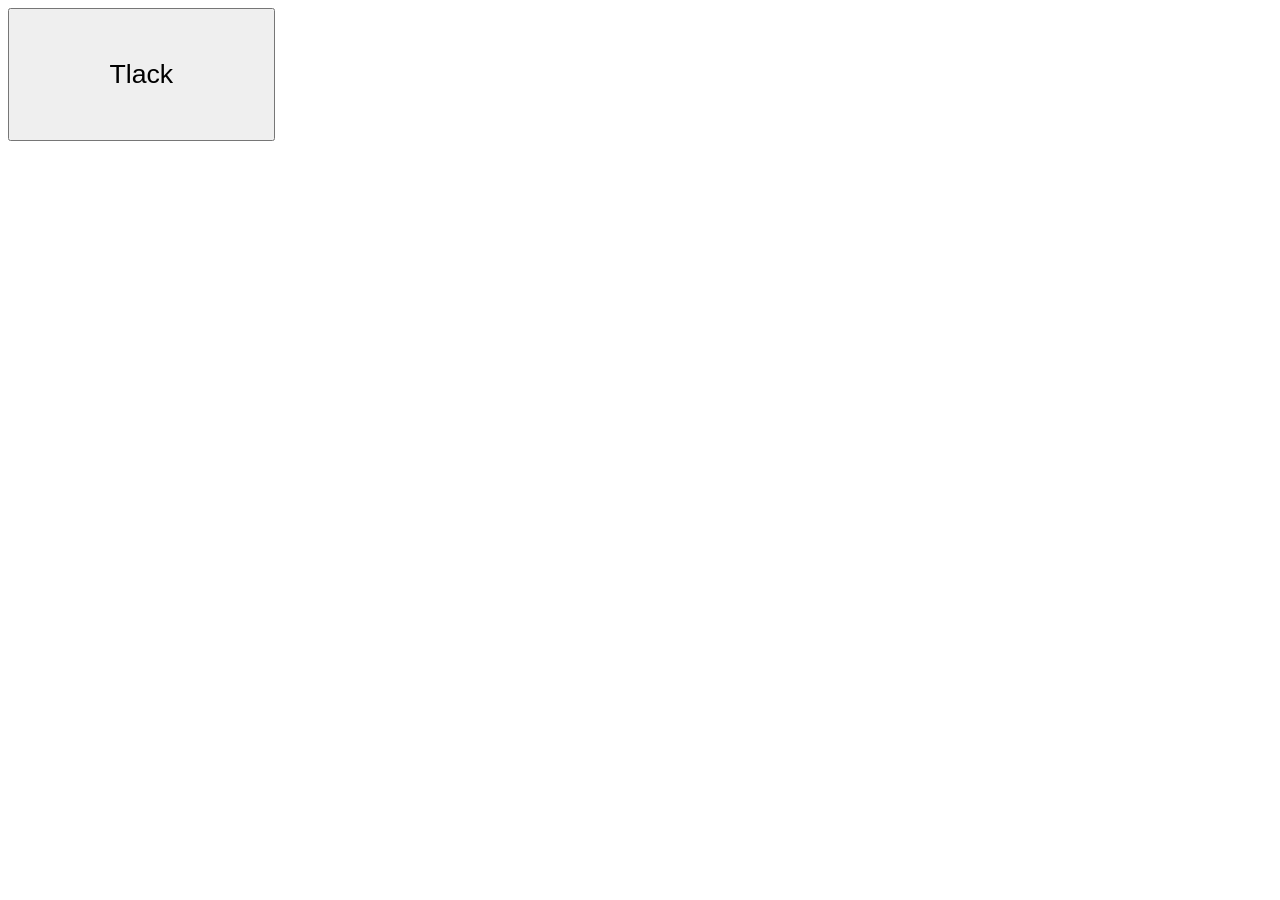
==== beats.html @ 01e4bb19 "Create beats.html" ====
<!DOCTYPE html>
<html lang="en">

<head>
  <meta charset="UTF-8">
  <meta name="viewport" content="width=device-width, initial-scale=1.0">
  <title>beats</title>
  <style>
    #btn {
      display: inline-block;
      font-size: 20pt;
      width:10em;
      height: 5em;
    }

  </style>
</head>

<body>


  <button id="btn">Tlack</button>
  <div id="out"></div>


  <script>
    let btn = document.querySelector("#btn");
    let out = document.querySelector("#out");

    let beatcount = 10;

    let beats = [];
    btn.onclick = function (e) {
      let now = new Date().getTime();
      beats.push(now);
      if (beats.length > beatcount) beats.shift();

      let seconds = (beats[beats.length-1] - beats[0])/1000;

    let minute = seconds / 60;

    let bpm = ((beats.length-1)/minute).toFixed(2);

      out.innerHTML = beats.toString().replace(/,/g,"<br/>\n") + `<hr\>${seconds.toFixed(2)},${minute.toFixed(2)}<br/>\nBPM: ${bpm}`;

      
      

      // console.log(now);
    }


  </script>
</body>

</html>
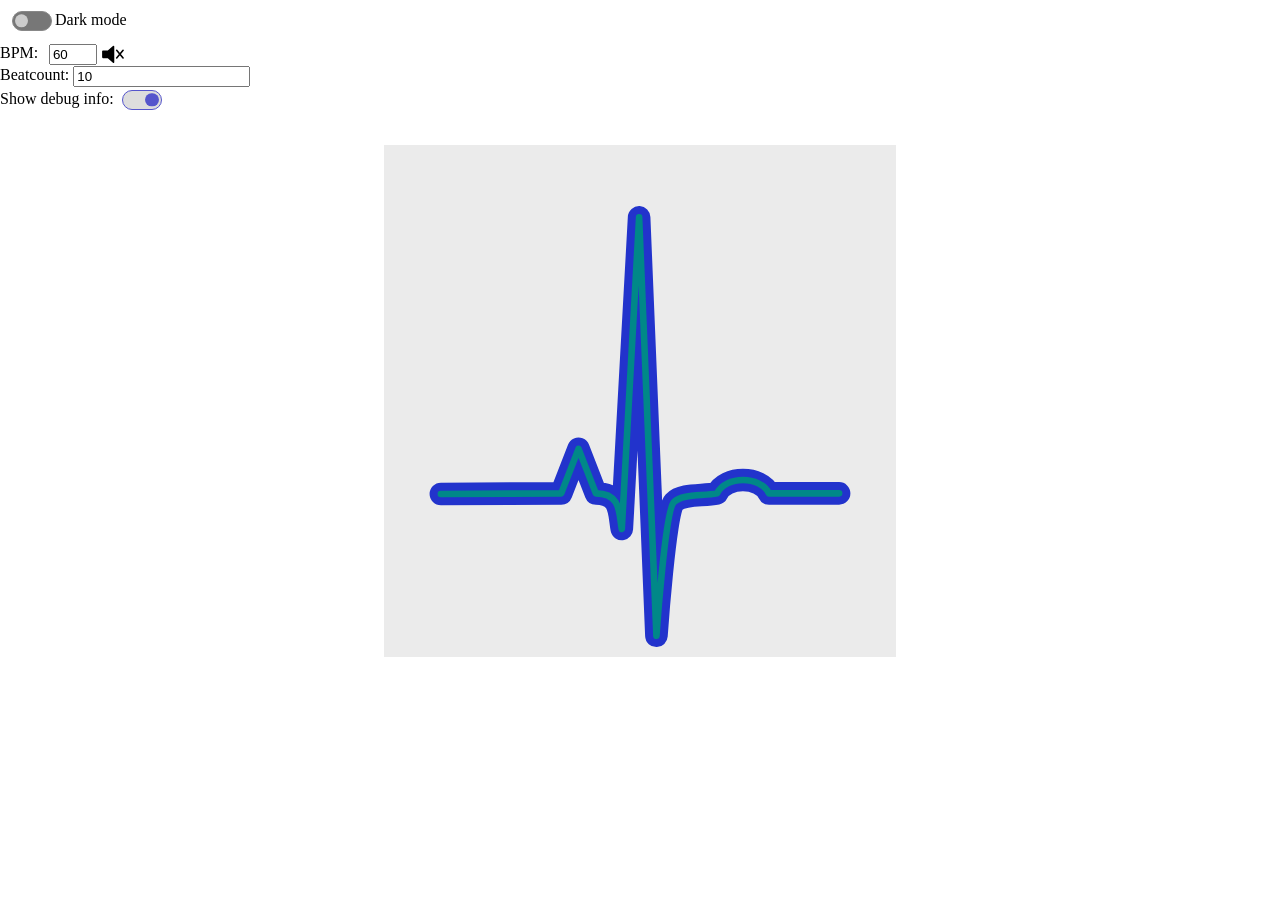
==== commit 38616228: "new beatronome" ====
--- a/beats.html
+++ b/beats.html
@@ -4,53 +4,307 @@
 <head>
   <meta charset="UTF-8">
   <meta name="viewport" content="width=device-width, initial-scale=1.0">
-  <title>beats</title>
+  <title>New Beatronome</title>
+  <meta name="darkreader-lock">
+  <link rel="stylesheet" href="vision.css" />
+  <link rel="stylesheet" href="metronome.css" />
+  <script src="settings.js"></script>
   <style>
     #btn {
+      position: relative;
+      display: table;
+      top: 2em;
+      left: 50%;
+      transform: translate(-50%);
+			user-select: none;
+			
+			#out {
+				position:absolute;
+				top:4em;
+			}
+			
+			#bpm_out {
+				position:absolute;
+				width:100%;
+				text-align:center;
+				font-size:3em;
+			}
+    }
+
+
+    #xxxbpmbox::before {
+      content: "BPM ";
+      position: relative;
+      left: 0;
+      text-align: right;
       display: inline-block;
-      font-size: 20pt;
-      width:10em;
-      height: 5em;
-    }
-
+      width: 3em;
+      height: 1em;
+    }
+
+
+    svg#beaticon {
+
+      #ekg,
+      #ekgoutline {
+        fill: none;
+        stroke-linecap: round;
+        stroke-linejoin: round;
+        stroke-miterlimit: 4;
+        stroke-dasharray: none;
+        stroke-opacity: 1;
+      }
+
+      #ekg {
+        stroke: #088;
+        stroke-width: 6.58372;
+      }
+
+      #ekgoutline {
+        stroke: #23c;
+        stroke-width: 22.6;
+      }
+
+      #darkwave {
+        opacity:0;
+      }
+
+       &:active #darkwave {
+        opacity:1;
+      }
+
+      #rect {
+        fill: #9993;
+      }
+
+      #wave {
+        fill: #a93;
+        stroke: #fa9;
+      }
+
+      #newwave {
+        filter: blur(20px);
+      }
+    }
+
+
+		svg#beaticon.beep #darkwave {
+      opacity:1;
+    }
+
+
+		svg#beaticon.longpress #darkwave {
+      opacity:0;
+			transition:opacity 0.5s;
+			
+    }
+		
+		
   </style>
+
 </head>
 
 <body>
-
-
-  <button id="btn">Tlack</button>
-  <div id="out"></div>
+  <div id="ctrlbar">
+    <div><input type="checkbox" class="slider" id="darkmode" /><label class="button" for="darkmode">Dark mode</label></div>
+
+    <!-- <div><input type="checkbox" class="slider" id="audioswitch" /><label class="button" for="audioswitch">Audio on</label></div> -->
+  </div>
+
+  <div id="maincontent">
+
+    <div class="input">BPM: <input type="text" id="bpm" value="60" />
+      <input type="checkbox" id="metrocheck"><label for="metrocheck">
+        <svg id="metro_on" xmlns="http://www.w3.org/2000/svg" version="1.0" width="500" height="500" viewBox="0 0 75 75">
+          <path d="M39.389,13.769 L22.235,28.606 L6,28.606 L6,47.699 L21.989,47.699 L39.389,62.75 L39.389,13.769z" style="stroke-width:5;stroke-linejoin:round;" />
+          <path d="M48,27.6a19.5,19.5 0 0 1 0,21.4M55.1,20.5a30,30 0 0 1 0,35.6M61.6,14a38.8,38.8 0 0 1 0,48.6" style="fill:none;stroke-width:5;stroke-linecap:round" />
+        </svg>
+        <svg id="metro_off" xmlns="http://www.w3.org/2000/svg" version="1.0" width="500" height="500" viewBox="0 0 75 75" stroke-width="5">
+          <path d="m39,14-17,15H6V48H22l17,15z" stroke-linejoin="round" />
+          <path d="m49,26 20,24m0-24-20,24" fill="none" stroke-linecap="round" />
+        </svg>
+      </label>
+	</div>
+	<div class="input">Beatcount: <input type="number" id="beatcount" value="10" /></div>
+	<div class="input"><label for="debug">Show debug info: </label><input type="checkbox" id="debug" class="slider" checked="true" /></div>
+
+      <div id="btn">
+				<pre id="out"></pre>
+				<div id="bpm_out"></div>
+        <?xml version="1.0" encoding="UTF-8" standalone="no"?>
+        <svg width="512" height="512" version="1.1" id="beaticon" xmlns:xlink="http://www.w3.org/1999/xlink" xmlns="http://www.w3.org/2000/svg" xmlns:svg="http://www.w3.org/2000/svg">
+          <g id="dark" transform="translate(-103.11115,-211.01602)">
+            <rect y="211.01602" x="103.11115" height="512" width="512" id="rect" />
+            <g id="darkwave">
+              <path id="wave" d="m 296.4771,319.39878 c -30.2404,20.83596 -50.1495,56.21158 -50.1495,96.41766 0,40.20608 19.9092,75.5817 50.1495,96.41768 l 5.0784,-7.61768 c -27.8353,-19.14405 -46.3407,-51.72927 -46.3407,-88.8 0,-37.07302 18.5027,-69.65632 46.3407,-88.8 z m 125.268,0 -5.0784,7.61766 c 27.838,19.14368 46.3408,51.72698 46.3408,88.8 0,37.07073 -18.5055,69.65595 -46.3408,88.8 l 5.0784,7.61768 c 30.2404,-20.83598 50.1496,-56.2116 50.1496,-96.41768 0,-40.20608 -19.9094,-75.5817 -50.1496,-96.41766 z m -109.6096,23.94124 c -22.7356,15.61768 -37.665,42.27803 -37.665,72.47642 0,30.19841 14.9294,56.85876 37.665,72.47642 l 3.809,-5.87634 c -20.9257,-14.34983 -34.7026,-38.75803 -34.7026,-66.60008 0,-27.84205 13.7769,-52.25023 34.7026,-66.59994 z m 93.9511,0 -3.8088,5.87648 c 20.9257,14.34971 34.7026,38.75789 34.7026,66.59994 0,27.84205 -13.7769,52.25025 -34.7026,66.60008 l 3.8088,5.87634 c 22.7357,-15.61767 37.665,-42.27801 37.665,-72.47642 0,-30.19839 -14.9293,-56.85874 -37.665,-72.47642 z m -78.2925,24.15872 c -15.1449,10.41383 -25.1806,28.19508 -25.1806,48.3177 0,20.12391 10.0339,37.90413 25.1806,48.3177 l 2.5393,-3.9177 c -13.9429,-9.56787 -23.0646,-25.84474 -23.0646,-44.4 0,-18.51622 9.1711,-34.82393 23.0646,-44.40001 z m 62.6341,0 -2.5393,3.91769 c 13.8933,9.57608 23.0646,25.88379 23.0646,44.40001 0,18.55526 -9.1217,34.83213 -23.0646,44.4 l 2.5393,3.9177 c 15.1466,-10.41357 25.1804,-28.19379 25.1804,-48.3177 0,-20.12262 -10.0355,-37.90387 -25.1804,-48.3177 z M 343.241,391.6576 c -7.5056,5.21779 -12.2729,14.15052 -12.2729,24.15884 0,10.11163 4.8483,18.96283 12.4845,24.15886 l 1.2696,-1.95879 c -7.0355,-4.77299 -11.638,-12.8718 -11.638,-22.20007 0,-9.29305 4.6471,-17.41938 11.638,-22.19993 l -1.2696,-1.95891 c -0.05,0.0384 -0.1605,-0.0384 -0.2116,0 z m 31.5285,0 -1.2694,1.95891 c 6.9909,4.78055 11.638,12.90688 11.638,22.19993 0,9.32827 -4.6025,17.42708 -11.638,22.20007 l 1.2694,1.95879 c 7.6362,-5.19603 12.4846,-14.04725 12.4846,-24.15886 0,-10.07679 -4.8925,-18.95526 -12.4846,-24.15885 z" />
+              <use xlink:href="#wave" id="newwave" />
+            </g>
+
+            <path d="m 160,560 120.3274,-0.61056 17.3114,-44.51545 17.3115,44.51545 c 25.9673,0 23.0688,21.52755 25.9673,35.61216 l 17.3116,-311.60756 17.3115,418.4446 c 0,0 8.6557,-124.64312 17.3116,-133.54615 8.6557,-8.90305 28.8524,-5.9355 43.2788,-8.90305 8.6558,-17.80622 43.2787,-17.80622 51.9347,0 h 70.1565" id="ekgoutline" />
+            <path id="ekg" d="m 160,560 120.3274,-0.61056 17.3114,-44.51545 17.3115,44.51545 c 25.9673,0 23.0688,21.52755 25.9673,35.61216 l 17.3116,-311.60756 17.3115,418.4446 c 0,0 8.6557,-124.64312 17.3116,-133.54615 8.6557,-8.90305 28.8524,-5.9355 43.2788,-8.90305 8.6558,-17.80622 43.2787,-17.80622 51.9347,0 h 70.1565" />
+          </g>
+
+        </svg>
+      </div>
+
+  </div>
 
 
   <script>
     let btn = document.querySelector("#btn");
     let out = document.querySelector("#out");
-
-    let beatcount = 10;
+		let bpm_input = document.querySelector("#bpm");
+		let bpm_out = document.querySelector("#bpm_out");
+		let beatcount_input = document.querySelector("#beatcount");
+		let debug = document.querySelector("#debug");
+		let playbeats = document.querySelector("#metrocheck");
+		let visualbeep = document.querySelector("#beaticon");
+
+    let beatcount = beatcount_input.value;
 
     let beats = [];
-    btn.onclick = function (e) {
-      let now = new Date().getTime();
-      beats.push(now);
-      if (beats.length > beatcount) beats.shift();
-
-      let seconds = (beats[beats.length-1] - beats[0])/1000;
-
-    let minute = seconds / 60;
-
-    let bpm = ((beats.length-1)/minute).toFixed(2);
-
-      out.innerHTML = beats.toString().replace(/,/g,"<br/>\n") + `<hr\>${seconds.toFixed(2)},${minute.toFixed(2)}<br/>\nBPM: ${bpm}`;
-
-      
-      
-
-      // console.log(now);
-    }
+		let previousnow;
+		let longpress = 500; // milleseconds to longpress reset
+		
+    btn.onmousedown = function (e) {
+			beatcount = beatcount_input.value;
+      let now = performance.now().toFixed(2);//new Date().getTime();
+
+		//let timetoreset = 5 * 1000; // milliseconds to reset
+			// first click in a while
+//			if (now - previousnow > timetoreset) {
+//				beats=[];//console.log("LONG INTERVAL", now);
+//				out.innerHTML="";
+//			}
+
+					beats.push(now);
+					previousnow = now;
+					//if (beats.length > beatcount) beats.shift();
+					while (beats.length > beatcount) beats.shift();
+					let seconds = (beats[beats.length-1] - beats[0])/1000;
+					let minute = seconds / 60;
+					let bpm = minute?((beats.length-1)/minute).toFixed(2): "--";
+					let interval = seconds?(1000*seconds/(beats.length-1)).toFixed(2):"--";
+
+					if (debug.checked) out.innerText = 
+					"Beatcount: " + beatcount + "\n"
+					+ "Seconds elapsed: " + seconds.toFixed(2) + "\n"
+					+ "Interval: " + interval +"\n" 
+					+ "----\n"
+					+ beats.toString().replace(/,/g,"\n") 
+					//+ `${minute.toFixed(2)}`
+					;
+					bpm_out.innerText = `${bpm} bpm`;
+					bpm_input.value = bpm;
+		
+			let longpressed = false;
+			delay = setTimeout(clearbeats, longpress);
+		  function clearbeats() {
+					previousnow =0;
+					beats=[];
+					out.innerText = "";
+					bpm_out.innerText = "";
+					longpressed=true;
+					visualbeep.classList.add("longpress");
+      }
+
+
+
+			//this.ontouchmove = this.onmousemove= 
+			this.onmouseup = //this.onmouseout = 
+			this.ontouchend = this.ontouchcancel =
+			function(e) {
+				clearTimeout(delay);
+				visualbeep.classList.remove("longpress");
+			}
+    }
+
+
+let beeper;
+let expected;
+let interval
+playbeats.onchange = function(e) {
+  if (this.checked) {
+    //dometronome();
+		console.log("play beats", bpm_input.value);
+		interval = bpm_input.value?1000*60/bpm_input.value:0;
+		expected = performance.now() + interval;
+		//console.log(interval);
+		beep();
+		if (interval) setTimeout(beepstep, interval);
+  } else {
+    console.log("clearing");
+//    clearbeeps
+		clearTimeout(beeper);
+  }
+  //metronome = !metronome;
+
+}
+
+
+
+//https://stackoverflow.com/questions/29971898/how-to-create-an-accurate-timer-in-javascript
+function beepstep() {
+    var dt = performance.now() - expected; // the drift (positive for overshooting)
+    if (dt > interval) {
+        // something really bad happened. Maybe the browser (tab) was inactive?
+        // possibly special handling to avoid futile "catch up" run
+				console.log("long interval", dt);
+    }
+		//console.log(expected, dt);// do what is to be done
+		beep();
+    expected += interval;
+		console.log("DT",dt , "mAX", Math.max(0, interval - dt));
+   beeper = setTimeout(beepstep, Math.max(0, interval - dt)); // take into account drift
+}
+
+
+
+
+let actx,g,osc;
+
+  if (!actx) actx = new AudioContext();
+  if (!g) g = actx.createGain();
+	
+function beep({ dobeep = true } = {}) {
+
+
+  osc = actx.createOscillator();
+  osc.frequency.value = 700; // soundon.checked ? 700 : 0;
+  let defgain = 0.5;
+  g.gain.value = defgain;
+  osc.connect(g);
+  g.connect(actx.destination);
+  if (dobeep) {
+
+    /*
+
+      // flash icon
+    if (audioswitch) {
+    }
+    */
+		vbeep();
+
+    console.log("beeping");
+    osc.start(actx.currentTime);
+    g.gain.setTargetAtTime(0, actx.currentTime + 0.01, 0.07,);
+    osc.stop(actx.currentTime + 0.1);
+    g.gain.setTargetAtTime(defgain, actx.currentTime + 0.15, 0);
+  }
+}
+
+
+
+function vbeep() {
+  visualbeep.classList.add("beep");
+  setTimeout(() => {
+    visualbeep.classList.remove("beep");
+    //console.log("list", visualbeep.classList);
+  }, 100);
+}
 
 
   </script>
 </body>
 
-</html>+</html>
--- a/vision.css
+++ b/vision.css
@@ -0,0 +1,294 @@
+:root {
+  --basefont: 7;
+  --fontsize: var(--basefont);
+  --bg: #000;
+  --fg: #fff;
+  --ctrlbg: #222;
+  --highlight: #0ff;
+  --tranared: #f005;
+  --tranagreen: #0f05;
+  --trackred: var(--fg);
+  --trackredbg: #ff0000;
+  --homefilter: saturate(0) brightness(100);
+}
+
+@media (prefers-color-scheme: light) {
+  :root {
+    --bg: #fff;
+    --fg: #000;
+    --ctrlbg: #ddf;
+    --highlight: #099;
+    --tranared: #fc07;
+    --tranagreen: #0ff4;
+    --trackred: #f00;
+    --trackredbg: var(--bg);
+    --homefilter: brightness(0);
+  }
+}
+[data-theme="light"] {
+  /* https://stackoverflow.com/questions/56300132/how-to-override-css-prefers-color-scheme-setting */
+  --bg: #fff;
+  --fg: #000;
+  --ctrlbg: #ddf;
+  --highlight: #099;
+  --tranared: #fc07;
+  --tranagreen: #0ff4;
+  --trackred: #f00;
+  --trackredbg: var(--bg);
+  --homefilter: brightness(0);
+}
+
+body {
+  background: var(--bg);
+  color: var(--fg);
+  margin: 0;
+  padding: 0;
+  transition-property: background-color, color;
+  transition: linear 0.3s;
+  position: relative;
+}
+
+a {
+  font-size: inherit;
+  text-decoration: none;
+  color: #6495ed;
+}
+
+#main {
+  position: relative;
+  height: min(98vh, 98vw);
+  width: min(98vh, 98vw);
+  margin: 0;
+  left: 50%;
+  transform: translate(-50%);
+  cursor: default;
+  font-size: min(var(--fontsize) * 1vh, var(--fontsize) * 1vw);
+  user-select: none;
+}
+
+.dot {
+  position: absolute;
+  background: transparent;
+  text-align: center;
+  height: 1em;
+  width: 1em;
+}
+
+/* centerpoint is also a dot */
+#centerpoint {
+  /* top: calc(50% - 0.5em);
+  left: calc(50% - 0.5em);
+  transform: translate(calc(-50% + 0.5em));
+  width: 1em;
+  height: 1em; */
+  font-size: min(var(--fontsize) * 1vh, var(--fontsize) * 1vw);
+}
+
+#centerpoint::after {
+  content: attr(data-mark);
+  position: absolute;
+  display: block;
+  width: 1em;
+  height: 1em;
+  text-align: center;
+  border-radius: 1em;
+  border: solid 1px #888;
+}
+
+#ctrlbar {
+  display: flex;
+  flex-direction: row;
+  justify-content: space-between;
+  padding: 0.5em 0.5em;
+}
+
+#controls {
+  position: relative;
+  width: min(25em, 90%);
+  line-height: 2em;
+  overflow:visible;
+}
+
+#settings {
+  cursor: default;
+}
+
+.ctrlbox {
+  position:absolute;
+  background: transparent;
+  transition: all 0.25s linear;
+  width: 100%;
+  height:auto;
+  /* white-space: nowrap; */
+  overflow: hidden;
+  z-index: 1005;
+  opacity: 0;
+  padding: 0.75em;
+  visibility: hidden;
+}
+
+#controls:hover .ctrlbox, .ctrlbox:hover {
+  background: var(--ctrlbg);
+  transition: all 0.25s linear;
+  opacity: 1;
+  visibility: visible;
+}
+
+button#reload {
+  /* position: absolute; */
+  /* top: 1em; */
+  /* right: 1em; */
+  padding: 0.1em 0.4em;
+  font-weight: bold;
+  height: 2em;
+}
+
+input {
+  vertical-align: middle;
+}
+
+input#markers {
+  width: 20em;
+}
+
+input#help {
+  display: none;
+}
+
+input#help + label {
+  position: absolute;
+  top: 4em;
+  right: 1em;
+  border: solid 1px var(--fg);
+  padding: 0.25em 0.4em;
+  border-radius: 0.5em;
+  display: inline-block;
+  cursor: pointer;
+  transition: all 0.5s;
+}
+
+input#help:checked + label {
+  background: red;
+}
+
+#helptext {
+  display: none;
+  white-space: initial;
+}
+
+input:checked + label + #helptext {
+  background: green;
+  display: block;
+  position: fixed;
+  left: 50%;
+  transform: translate(-50%);
+  top: 20%;
+  line-height: 1.25em;
+  padding: 0 0.5em 0.5em;
+}
+/*
+input[type="checkbox"] {
+  display: none;
+
+  + label.button {
+    display: table;
+    margin: 0.25em;
+    padding: 0 0.5em;
+    border-radius: 0.5em;
+    border: solid;
+    font-weight: bold;
+  }
+
+  &:checked + label.button {
+    color:red;
+  }
+} */
+
+input[type="checkbox"].threestate {
+  display: none;
+
+  &[data-state="1"] + label {
+    /* color: green; */
+    opacity: 1;
+    /* filler */
+  }
+
+  &[data-state="2"] + label {
+    /* color: red; */
+    opacity: 1;
+    /* filler */
+  }
+}
+
+input[type="checkbox"].slider {
+  --offborder: #888;
+  --onborder: #55c;
+  --offslider: #ccc;
+  --onslider: #55c;
+  --offbg: #777;
+  --onbg: #ddd;
+
+  appearance: none;
+  display: inline-block;
+  width: 3em;
+  height: 1.5em;
+  padding: 0.5em;
+  line-height: 1em;
+  vertical-align: middle;
+  position: relative;
+  border: 0.1em solid var(--offborder);
+  border-radius: 1em;
+  background-color: var(--offbg);
+  transition: all 0.25s linear;
+
+  &:checked {
+    border-color: var(--onborder);
+    background-color: var(--onbg);
+  }
+
+  &::after {
+    content: "";
+    position: absolute;
+    display: block;
+    height: 1em;
+    width: 1em;
+    left: 0.15em;
+    top: 50%;
+    transform: translate(0, -50%);
+    border-radius: 1em;
+    background-color: var(--offslider);
+    transition: all 0.15s linear;
+  }
+
+  &:checked::after {
+    left: calc(100% - 1.15em);
+    background-color: var(--onslider);
+  }
+}
+
+label h2 {
+  margin: 0.5em 0;
+}
+
+label h3 {
+  margin: 0.5em 0 0.25em;
+}
+
+#homeicon {
+  height: 1.5em;
+  width: 1.5em;
+  filter: var(--homefilter);
+}
+
+#sparky {
+  position: fixed;
+  display: block;
+  z-index: 1000;
+  width: 0;
+  height: 0;
+  pointer-events: none;
+  background: transparent;
+  border: 0 solid;
+  border-radius: 50%;
+  transition: all 1.5s cubic-bezier(0, 0.91, 0.2, 0.97);
+}
--- a/metronome.css
+++ b/metronome.css
@@ -0,0 +1,48 @@
+
+    #tapp {
+      cursor: pointer;
+      display: inline-block;
+      padding: 0.1em;
+      border: solid 1px green;
+      user-select: none;
+    }
+
+    #tapp:active {
+      border-color: red;
+    }
+
+    #bpm {
+      width: 3em;
+      margin-left: 0.5em;
+    }
+
+    #metrocheck {
+      display: none;
+    }
+
+    #metrocheck+label {
+      position: relative;
+      width: 1.5em;
+      height: 1.5em;
+      vertical-align: middle;
+      display:inline-block;
+    }
+
+    #metrocheck+label svg {
+      fill: var(--fg);
+      stroke: var(--fg);
+      width: 100%;
+      height: 100%;
+      position: absolute;
+    }
+
+
+    #metrocheck:checked+label #metro_off {
+      visibility: hidden;
+      /* display: none; */
+    }
+
+    #metrocheck:not(:checked)+label #metro_on {
+      visibility: hidden;
+      /* display: none; */
+    }
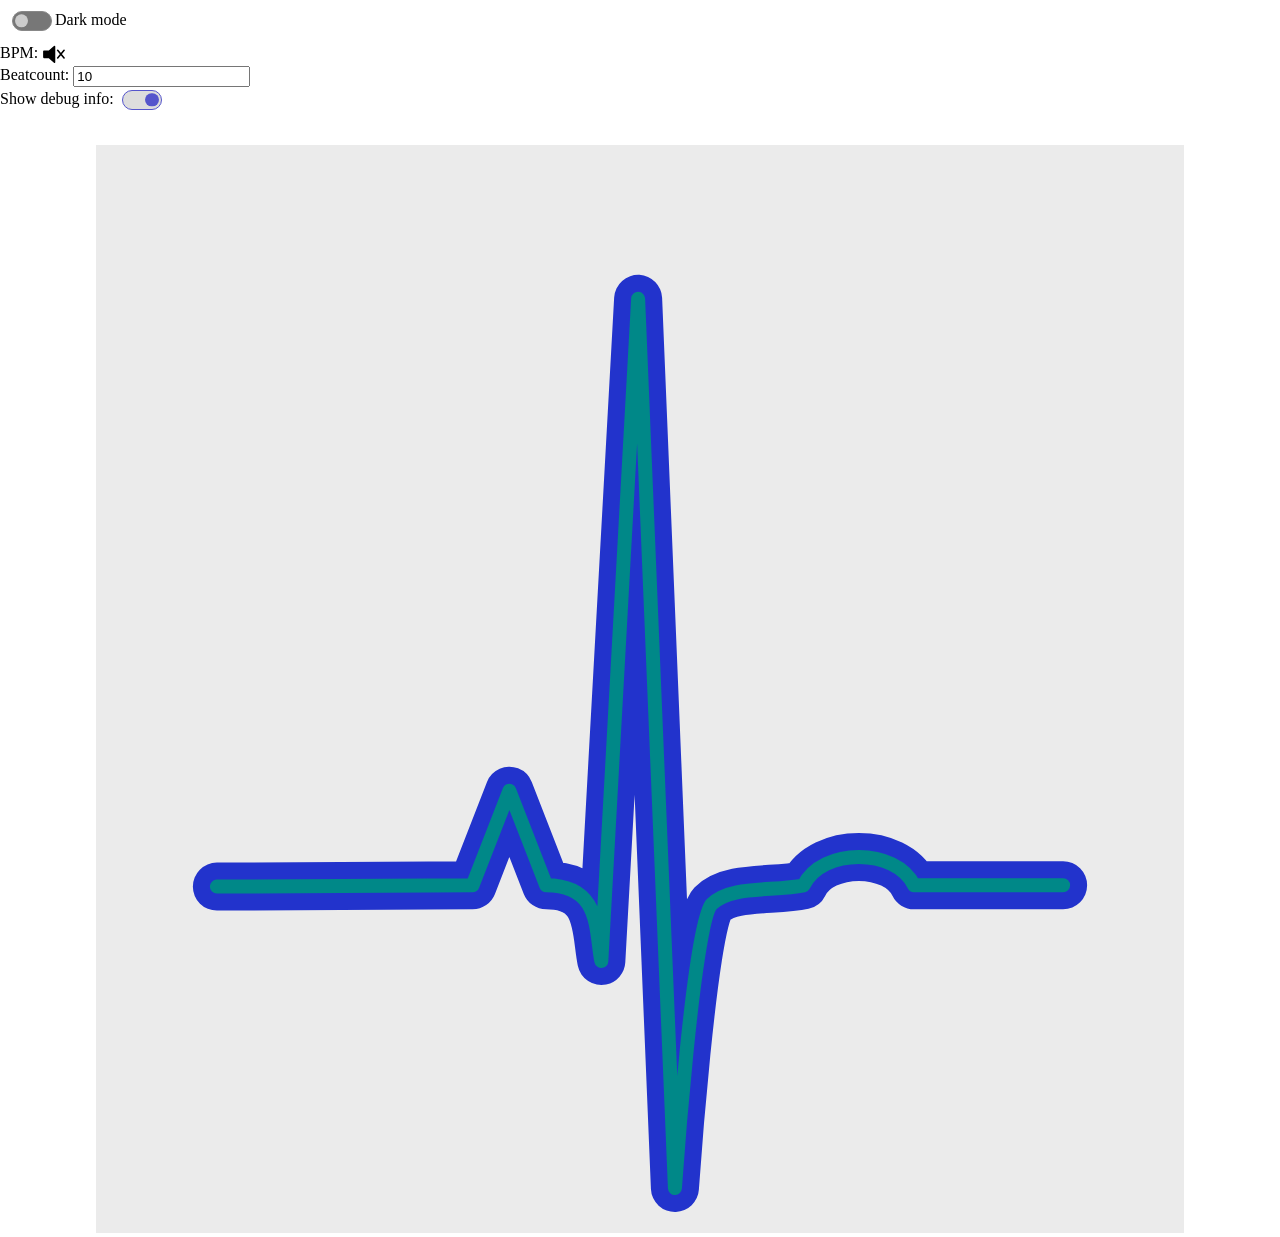
==== commit 8db333ed: "new beatronome" ====
--- a/beats.html
+++ b/beats.html
@@ -4,7 +4,7 @@
 <head>
   <meta charset="UTF-8">
   <meta name="viewport" content="width=device-width, initial-scale=1.0">
-  <title>New Beatronome</title>
+  <title>Beatronome</title>
   <meta name="darkreader-lock">
   <link rel="stylesheet" href="vision.css" />
   <link rel="stylesheet" href="metronome.css" />
@@ -23,11 +23,40 @@
 				top:4em;
 			}
 			
-			#bpm_out {
+			#bpm, #bpm_out {
 				position:absolute;
 				width:100%;
 				text-align:center;
 				font-size:3em;
+			}
+			
+			#bpm_out {
+				pointer-events:none;
+			}
+			
+			#bpm_out::after {
+				content: " bpm";
+			}
+			
+			#bpm_out[value="xx"]::after {
+				content: "";
+			}
+			
+			#bpm {
+				opacity:0;
+			}
+			
+			#bpm:focus {
+				opacity:1;
+				outline:none;
+				background: transparent;
+				color: var(--fg);
+				box-shadow:none;
+				border:none;
+			}
+			
+			#bpm:focus ~ #bpm_out {
+				display:none;
 			}
     }
 
@@ -44,7 +73,8 @@
 
 
     svg#beaticon {
-
+			width:85vw;
+			
       #ekg,
       #ekgoutline {
         fill: none;
@@ -113,13 +143,14 @@
 
   <div id="maincontent">
 
-    <div class="input">BPM: <input type="text" id="bpm" value="60" />
+    <div class="input">BPM: 
+		<!-- <input type="text" id="bpm" value="60" /> -->
       <input type="checkbox" id="metrocheck"><label for="metrocheck">
-        <svg id="metro_on" xmlns="http://www.w3.org/2000/svg" version="1.0" width="500" height="500" viewBox="0 0 75 75">
+        <svg id="metro_on" xmlns="http://www.w3.org/2000/svg" version="1.0" viewBox="0 0 75 75">
           <path d="M39.389,13.769 L22.235,28.606 L6,28.606 L6,47.699 L21.989,47.699 L39.389,62.75 L39.389,13.769z" style="stroke-width:5;stroke-linejoin:round;" />
           <path d="M48,27.6a19.5,19.5 0 0 1 0,21.4M55.1,20.5a30,30 0 0 1 0,35.6M61.6,14a38.8,38.8 0 0 1 0,48.6" style="fill:none;stroke-width:5;stroke-linecap:round" />
         </svg>
-        <svg id="metro_off" xmlns="http://www.w3.org/2000/svg" version="1.0" width="500" height="500" viewBox="0 0 75 75" stroke-width="5">
+        <svg id="metro_off" xmlns="http://www.w3.org/2000/svg" version="1.0" viewBox="0 0 75 75" stroke-width="5">
           <path d="m39,14-17,15H6V48H22l17,15z" stroke-linejoin="round" />
           <path d="m49,26 20,24m0-24-20,24" fill="none" stroke-linecap="round" />
         </svg>
@@ -130,9 +161,10 @@
 
       <div id="btn">
 				<pre id="out"></pre>
-				<div id="bpm_out"></div>
+				<input type="text" id="bpm" value="60" />
+				<div id="bpm_out" value="xx"></div>
         <?xml version="1.0" encoding="UTF-8" standalone="no"?>
-        <svg width="512" height="512" version="1.1" id="beaticon" xmlns:xlink="http://www.w3.org/1999/xlink" xmlns="http://www.w3.org/2000/svg" xmlns:svg="http://www.w3.org/2000/svg">
+        <svg  viewbox="0 0 512 512" version="1.1" id="beaticon" xmlns:xlink="http://www.w3.org/1999/xlink" xmlns="http://www.w3.org/2000/svg" xmlns:svg="http://www.w3.org/2000/svg">
           <g id="dark" transform="translate(-103.11115,-211.01602)">
             <rect y="211.01602" x="103.11115" height="512" width="512" id="rect" />
             <g id="darkwave">
@@ -166,7 +198,22 @@
 		let previousnow;
 		let longpress = 500; // milleseconds to longpress reset
 		
-    btn.onmousedown = function (e) {
+		let beeper;
+		let expected;
+		let interval;
+
+		
+		bpm_input.oninput = function(e) {
+				bpm_out.innerText = bpm_input.value;
+				bpm_out.setAttribute("value",bpm_input.value);
+		}
+		
+    btn.onmousedown = btn.ontouchstart = function (e) {
+		if (e.target.id =="bpm" || e.target.id=="bpm_out") return;
+			if (beeper) {
+				clearTimeout(beeper);
+				playbeats.checked = false;
+			}
 			beatcount = beatcount_input.value;
       let now = performance.now().toFixed(2);//new Date().getTime();
 
@@ -194,7 +241,8 @@
 					+ beats.toString().replace(/,/g,"\n") 
 					//+ `${minute.toFixed(2)}`
 					;
-					bpm_out.innerText = `${bpm} bpm`;
+					bpm_out.innerText = bpm;
+					bpm_out.setAttribute("value",bpm);
 					bpm_input.value = bpm;
 		
 			let longpressed = false;
@@ -204,6 +252,7 @@
 					beats=[];
 					out.innerText = "";
 					bpm_out.innerText = "";
+					bpm_out.setAttribute("value","xx");
 					longpressed=true;
 					visualbeep.classList.add("longpress");
       }
@@ -220,9 +269,7 @@
     }
 
 
-let beeper;
-let expected;
-let interval
+
 playbeats.onchange = function(e) {
   if (this.checked) {
     //dometronome();
@@ -303,7 +350,6 @@
   }, 100);
 }
 
-
   </script>
 </body>
 
